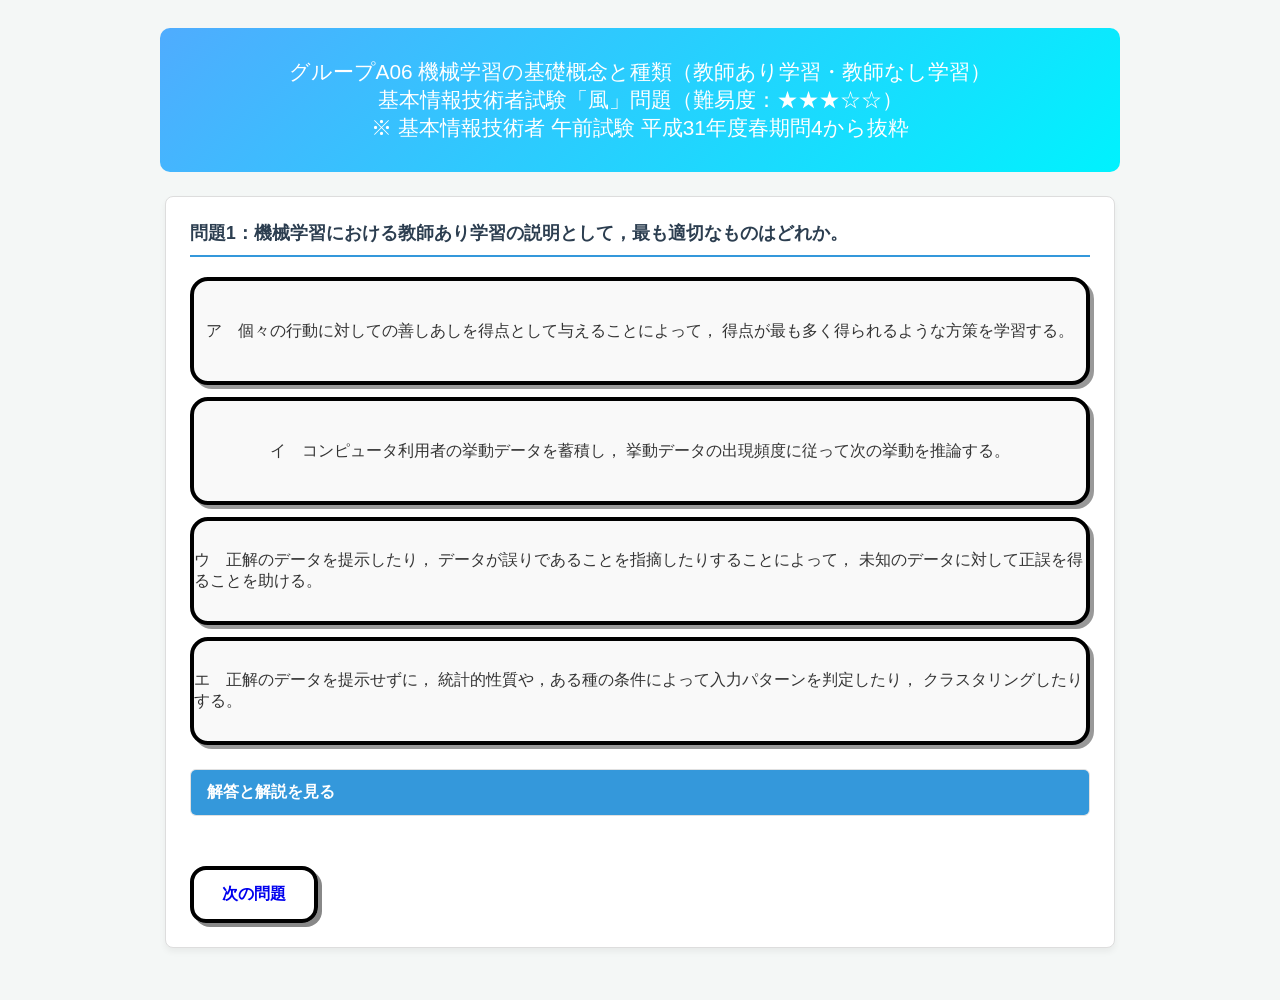
==== fe_proj/question00.html @ 484fa1c8 "問題02を完了" ====
<!doctype html>
<html lang="ja">
    <head>
        <meta charset="UTF-8" />
        <title>機械学習 4択問題</title>
        <link rel="stylesheet" href="style.css" />
    </head>

    <body>
        <header>
            グループA06 機械学習の基礎概念と種類（教師あり学習・教師なし学習）<br />
            基本情報技術者試験「風」問題（難易度：★★★☆☆）<br />
    ※ 基本情報技術者 午前試験 平成31年度春期問4から抜粋
        </header>

        <div class="quiz-container">
            <h3 class="quiz-question">
                問題1：機械学習における教師あり学習の説明として，最も適切なものはどれか。
            </h3>

            <form class="quiz-options">
                <label>
                    <input type="radio" name="q1" value="1" />
                    ア　個々の行動に対しての善しあしを得点として与えることによって，
                    得点が最も多く得られるような方策を学習する。
                </label>

                <label>
                    <input type="radio" name="q1" value="2" />
                    イ　コンピュータ利用者の挙動データを蓄積し，
                    挙動データの出現頻度に従って次の挙動を推論する。
                </label>

                <label>
                    <input type="radio" name="q1" value="3" />
                    ウ　正解のデータを提示したり，
                    データが誤りであることを指摘したりすることによって，
                    未知のデータに対して正誤を得ることを助ける。
                </label>

                <label>
                    <input type="radio" name="q1" value="4" />
                    エ　正解のデータを提示せずに，
                    統計的性質や，ある種の条件によって入力パターンを判定したり，
                    クラスタリングしたりする。
                </label>
            </form>

            <details class="quiz-answer">
                <summary>解答と解説を見る</summary>

                <div class="answer-content">
                    <p class="correct-answer">
                        <strong>正解：ウ</strong>
                    </p>

                    <p class="explanation">
                        <strong>解説：</strong><br />
                        正解は”ウ”
                        教師あり学習とは，
                        入力データとそれに対応する正解データ（ラベル）を
                        与えて学習させる機械学習の手法です。<br /><br />

                        AIは学習データから規則性を学び，
                        未知のデータに対しても予測や分類を行えるようになります。<br /><br />

                        なお，<br/>
                        アは「強化学習」の説明です。<br/>
                        イは教師なし学習の一つである協調フィルタリングの説明です。<br/>
                        エは教師なし学習の一つであるクラスタリングの説明です。<br/>
                    </p>
                </div>
            </details>
             <a href="question00_02.html" class="btn btn_next">
			  次の問題
			</a>
			</a>
        </div>
    </body>
</html>
---- fe_proj/style.css ----
/* 全体のフォント設定 */
body {
    font-family:
        "Helvetica Neue", Arial, "Hiragino Kaku Gothic ProN", "Hiragino Sans",
        Meiryo, sans-serif;
    color: #333;
    padding: 20px;
    background-color: #f4f7f6;
}

/* 問題の枠組み */
.quiz-container {
    background-color: #ffffff;
    border: 1px solid #ddd;
    border-radius: 8px;
    padding: 24px;
    max-width: 900px;
    margin: 0 auto 24px auto;
    box-shadow: 0 4px 6px rgba(0, 0, 0, 0.05);
}

/* 問題文 */
.quiz-question {
    margin-top: 0;
    font-size: 1.1rem;
    color: #2c3e50;
    border-bottom: 2px solid #3498db;
    padding-bottom: 10px;
    margin-bottom: 20px;
}

/* 選択肢のレイアウト */
.quiz-options {
    display: flex;
    flex-direction: column;
    gap: 12px; /* 選択肢同士の隙間 */
    margin-bottom: 24px;
}

/* 選択肢のラベル（クリックしやすくする） */
.quiz-options label {
/*    display: block;*/
/*    padding: 12px 16px;*/
    background-color: #f9f9f9;
/*    border: 1px solid #e0e0e0;*/
    border-radius: 6px;
    cursor: pointer;
    transition: all 0.2s ease;
    
    display: flex;
	align-items: center;
	justify-content: center;
	
	height: 100px;
	
	border: 4px solid #000;
	border-radius: 18px;
	box-shadow: 4px 4px 0 #999;

}

/* マウスを乗せた時の効果 */
.quiz-options label:hover {
    background-color: #eef5fa;
    border-color: #3498db;
    transform: translateY(2px);
}

/* ラジオボタン自体の余白調整 */
/*.quiz-options input[type="radio"] {*/
/*    margin-right: 10px;*/
/*    transform: scale(1.2);  少し大きくして押しやすく */
/*}*/

.quiz-options input[type="radio"] {
    display: none;
}

/*.quiz-options input[type="radio"]:checked + label {*/
/*    background-color: #ffe082;*/
/*}*/

.quiz-options label:has(input[type="radio"]:checked) {
    background-color: rgb(128, 255, 255);
    border-color: #00aaff;
}

/* 解答・解説の開閉部分 */
.quiz-answer {
    background-color: #fcfcfc;
    border: 1px solid #e0e0e0;
    border-radius: 6px;
    overflow: hidden;
}

/* 「解答と解説を見る」のテキスト部分 */
.quiz-answer summary {
    padding: 12px 16px;
    font-weight: bold;
    color: #ffffff;
    background-color: #3498db;
    cursor: pointer;
    list-style: none; /* デフォルトの三角形を消す（一部ブラウザ用） */
}

/* デフォルトの三角形を消す（Safari等用） */
.quiz-answer summary::-webkit-details-marker {
    display: none;
}

/* 開いたときの解説の中身 */
.answer-content {
    padding: 18px;
    border-top: 1px solid #e0e0e0;
}

.correct-answer {
    color: #e74c3c;
    font-size: 1.1rem;
    margin-top: 0;
}

.explanation {
    margin-bottom: 0;
    line-height: 1.6;
}

header, footer {
 background: linear-gradient(135deg, #4facfe, #00f2fe);

    color: rgb(255, 255, 255);
    padding: 30px;
    text-align: center;
    border-radius: 10px;
    max-width: 900px;
    margin: 0 auto 24px auto;
    
    font-family: Arial, Helvetica, sans-serif;
    font-size: 130%;
    
}

.btn {/*進む戻るボタンのクラスを設定*/
    display: inline-block;
    padding: 14px 28px;
    margin-top: 50px;

    border-radius: 16px;

    font-weight: bold;
    text-decoration: none;

    border: 4px solid #000;

    box-shadow: 4px 4px 0 #888;

    transition: 0.15s;
}

.btn:hover {/*ボタンのカーソルを合わせた感を実装*/
    transform: translateY(2px);
    box-shadow: 2px 2px 0 #666;
}

.btn-next {
    background: #4CAF50;  /* 緑 */
    color: white;
}

.btn-back {
    background: #f44336;  /* 赤 */
    color: white;
}
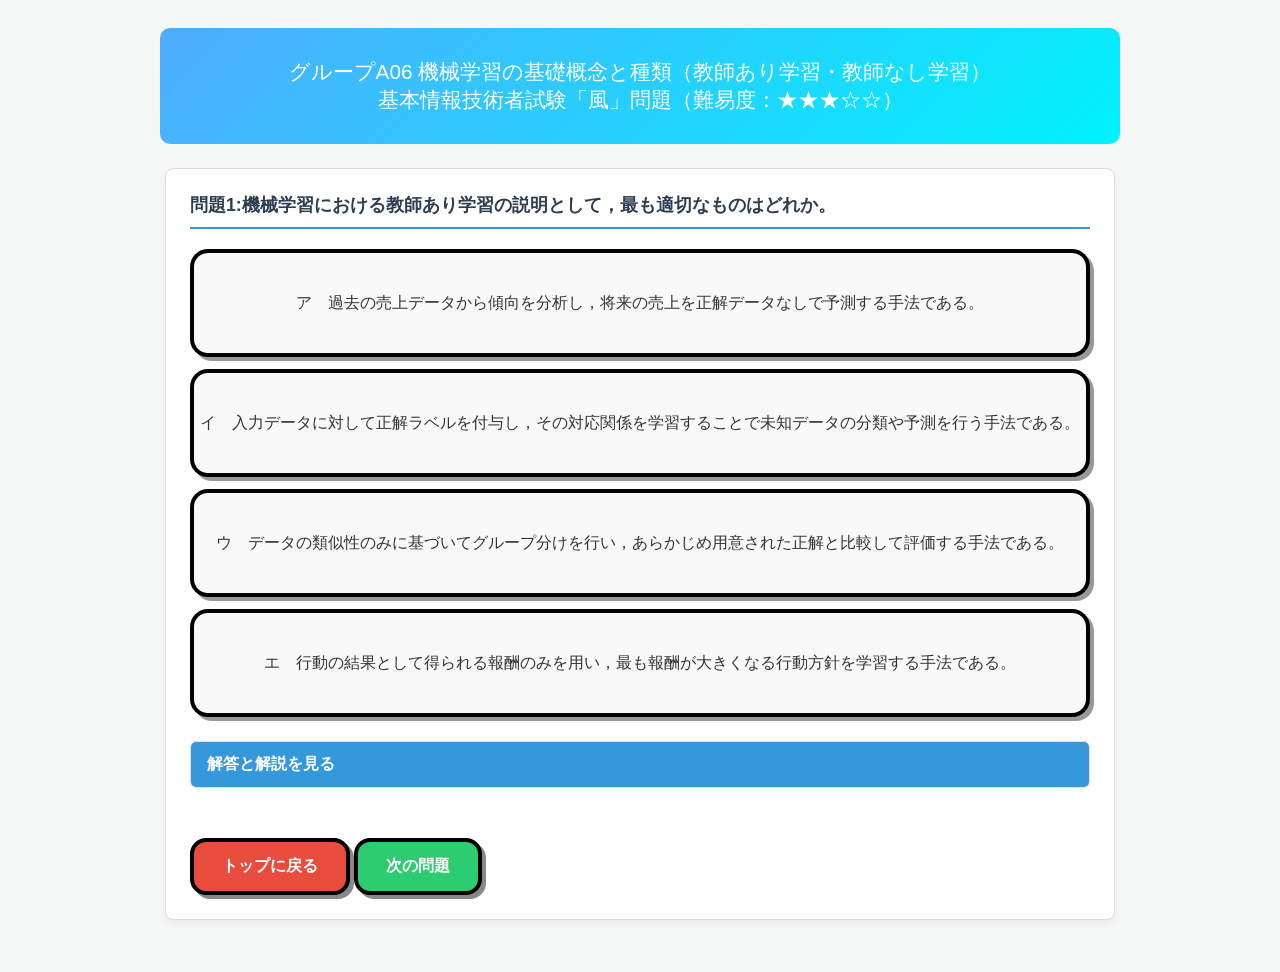
==== commit a1240e17: "push" ====
--- a/fe_proj/question00.html
+++ b/fe_proj/question00.html
@@ -10,39 +10,32 @@
         <header>
             グループA06 機械学習の基礎概念と種類（教師あり学習・教師なし学習）<br />
             基本情報技術者試験「風」問題（難易度：★★★☆☆）<br />
-    ※ 基本情報技術者 午前試験 平成31年度春期問4から抜粋
         </header>
 
         <div class="quiz-container">
             <h3 class="quiz-question">
-                問題1：機械学習における教師あり学習の説明として，最も適切なものはどれか。
+                問題1:機械学習における教師あり学習の説明として，最も適切なものはどれか。
             </h3>
 
             <form class="quiz-options">
                 <label>
                     <input type="radio" name="q1" value="1" />
-                    ア　個々の行動に対しての善しあしを得点として与えることによって，
-                    得点が最も多く得られるような方策を学習する。
+                    ア　過去の売上データから傾向を分析し，将来の売上を正解データなしで予測する手法である。
                 </label>
 
                 <label>
                     <input type="radio" name="q1" value="2" />
-                    イ　コンピュータ利用者の挙動データを蓄積し，
-                    挙動データの出現頻度に従って次の挙動を推論する。
+                    イ　入力データに対して正解ラベルを付与し，その対応関係を学習することで未知データの分類や予測を行う手法である。
                 </label>
 
                 <label>
                     <input type="radio" name="q1" value="3" />
-                    ウ　正解のデータを提示したり，
-                    データが誤りであることを指摘したりすることによって，
-                    未知のデータに対して正誤を得ることを助ける。
+                    ウ　データの類似性のみに基づいてグループ分けを行い，あらかじめ用意された正解と比較して評価する手法である。
                 </label>
 
                 <label>
                     <input type="radio" name="q1" value="4" />
-                    エ　正解のデータを提示せずに，
-                    統計的性質や，ある種の条件によって入力パターンを判定したり，
-                    クラスタリングしたりする。
+                    エ　行動の結果として得られる報酬のみを用い，最も報酬が大きくなる行動方針を学習する手法である。
                 </label>
             </form>
 
@@ -51,12 +44,12 @@
 
                 <div class="answer-content">
                     <p class="correct-answer">
-                        <strong>正解：ウ</strong>
+                        <strong>正解：イ</strong>
                     </p>
 
                     <p class="explanation">
                         <strong>解説：</strong><br />
-                        正解は”ウ”
+                        正解は　イ<br>
                         教師あり学習とは，
                         入力データとそれに対応する正解データ（ラベル）を
                         与えて学習させる機械学習の手法です。<br /><br />
@@ -65,12 +58,15 @@
                         未知のデータに対しても予測や分類を行えるようになります。<br /><br />
 
                         なお，<br/>
-                        アは「強化学習」の説明です。<br/>
-                        イは教師なし学習の一つである協調フィルタリングの説明です。<br/>
-                        エは教師なし学習の一つであるクラスタリングの説明です。<br/>
+                        アは教師なし学習の説明です。<br/>
+                        ウはクラスタリングの説明です。<br/>
+                        エは強化学習の説明です。<br/>
                     </p>
                 </div>
             </details>
+            <a href="index.html" class="btn btn_back">
+			  トップに戻る
+			</a>
              <a href="question00_02.html" class="btn btn_next">
 			  次の問題
 			</a>
--- a/fe_proj/style.css
+++ b/fe_proj/style.css
@@ -140,34 +140,68 @@
     
 }
 
-.btn {/*進む戻るボタンのクラスを設定*/
+/*.btn {進む戻るボタンのクラスを設定*/
+/*    display: inline-block;*/
+/*    padding: 14px 28px;*/
+/*    margin-top: 50px;*/
+
+/*    border-radius: 16px;*/
+
+/*    font-weight: bold;*/
+/*    text-decoration: none;*/
+
+/*    border: 4px solid #000;*/
+
+/*    box-shadow: 4px 4px 0 #888;*/
+
+/*    transition: 0.15s;*/
+/*}*/
+
+.btn_next:hover {/*ボタンのカーソルを合わせた感を実装*/
+    transform: translateY(2px);
+    box-shadow: 2px 2px 0 #666;
+}
+
+.btn_back:hover {/*ボタンのカーソルを合わせた感を実装*/
+    transform: translateY(2px);
+    box-shadow: 2px 2px 0 #666;
+}
+
+.btn_next {/*進むボタンのcss 緑色で作成しました*/
     display: inline-block;
     padding: 14px 28px;
+
+    background: #2ecc71;
+    color: white;
+
+    border: 4px solid #000;
+    border-radius: 16px;
+
+    text-decoration: none;
+    font-weight: bold;
+
+    box-shadow: 4px 4px 0 #888;
+
+    transition: 0.15s;
     margin-top: 50px;
-
+}
+
+.btn_back {/*戻るボタンのcss 赤色のボタンを作りました*/
+    display: inline-block;
+
+    padding: 14px 28px;
+
+    background: #e74c3c;
+    color: white;
+
+    border: 4px solid #000;
     border-radius: 16px;
 
+    text-decoration: none;
     font-weight: bold;
-    text-decoration: none;
-
-    border: 4px solid #000;
 
     box-shadow: 4px 4px 0 #888;
 
     transition: 0.15s;
-}
-
-.btn:hover {/*ボタンのカーソルを合わせた感を実装*/
-    transform: translateY(2px);
-    box-shadow: 2px 2px 0 #666;
-}
-
-.btn-next {
-    background: #4CAF50;  /* 緑 */
-    color: white;
-}
-
-.btn-back {
-    background: #f44336;  /* 赤 */
-    color: white;
+    margin-top: 50px;
 }
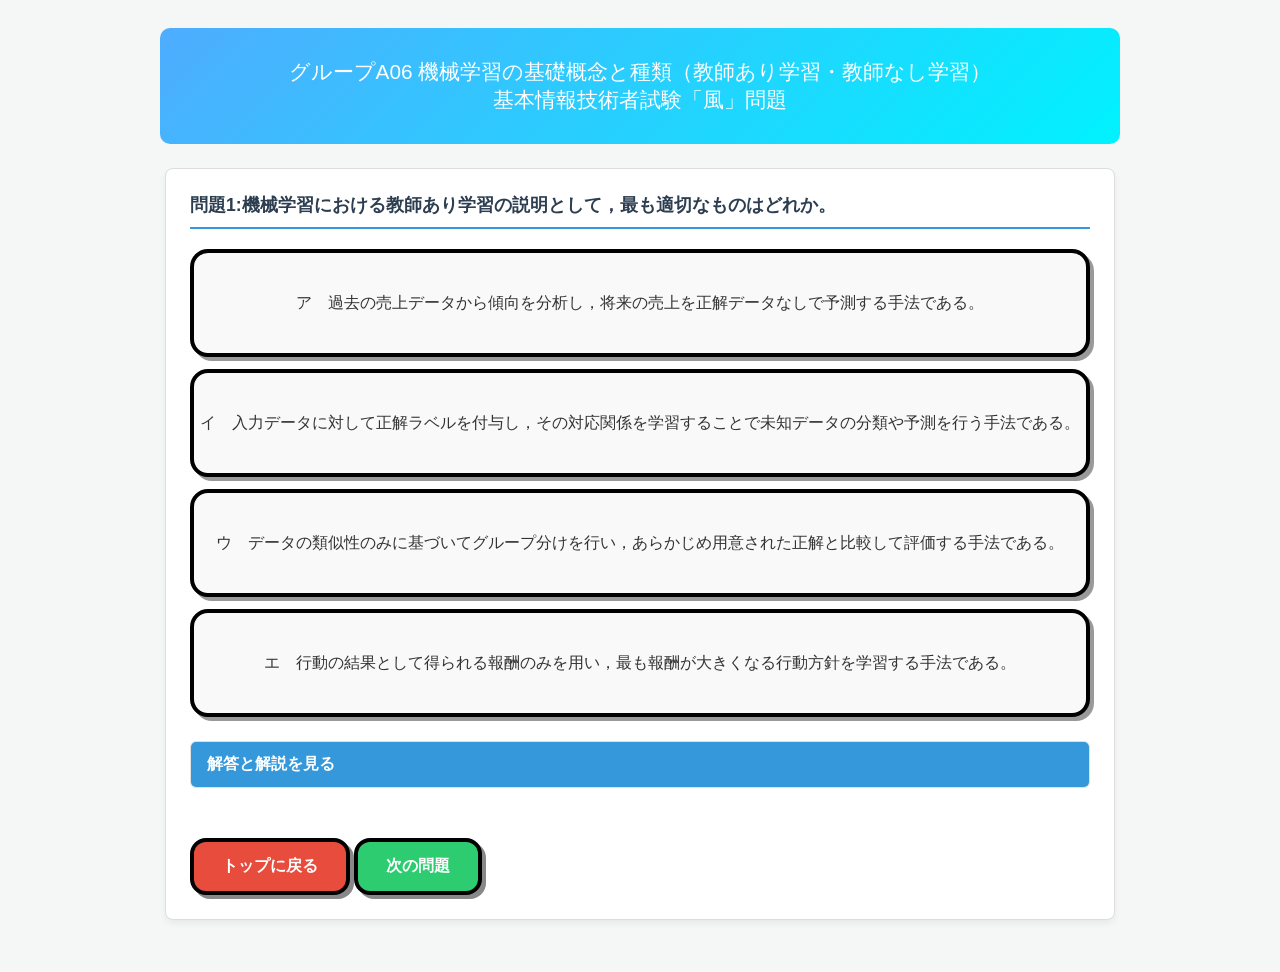
==== commit 362bbbb5: "難易度表記削除" ====
--- a/fe_proj/question00.html
+++ b/fe_proj/question00.html
@@ -9,7 +9,7 @@
     <body>
         <header>
             グループA06 機械学習の基礎概念と種類（教師あり学習・教師なし学習）<br />
-            基本情報技術者試験「風」問題（難易度：★★★☆☆）<br />
+            基本情報技術者試験「風」問題<br />
         </header>
 
         <div class="quiz-container">
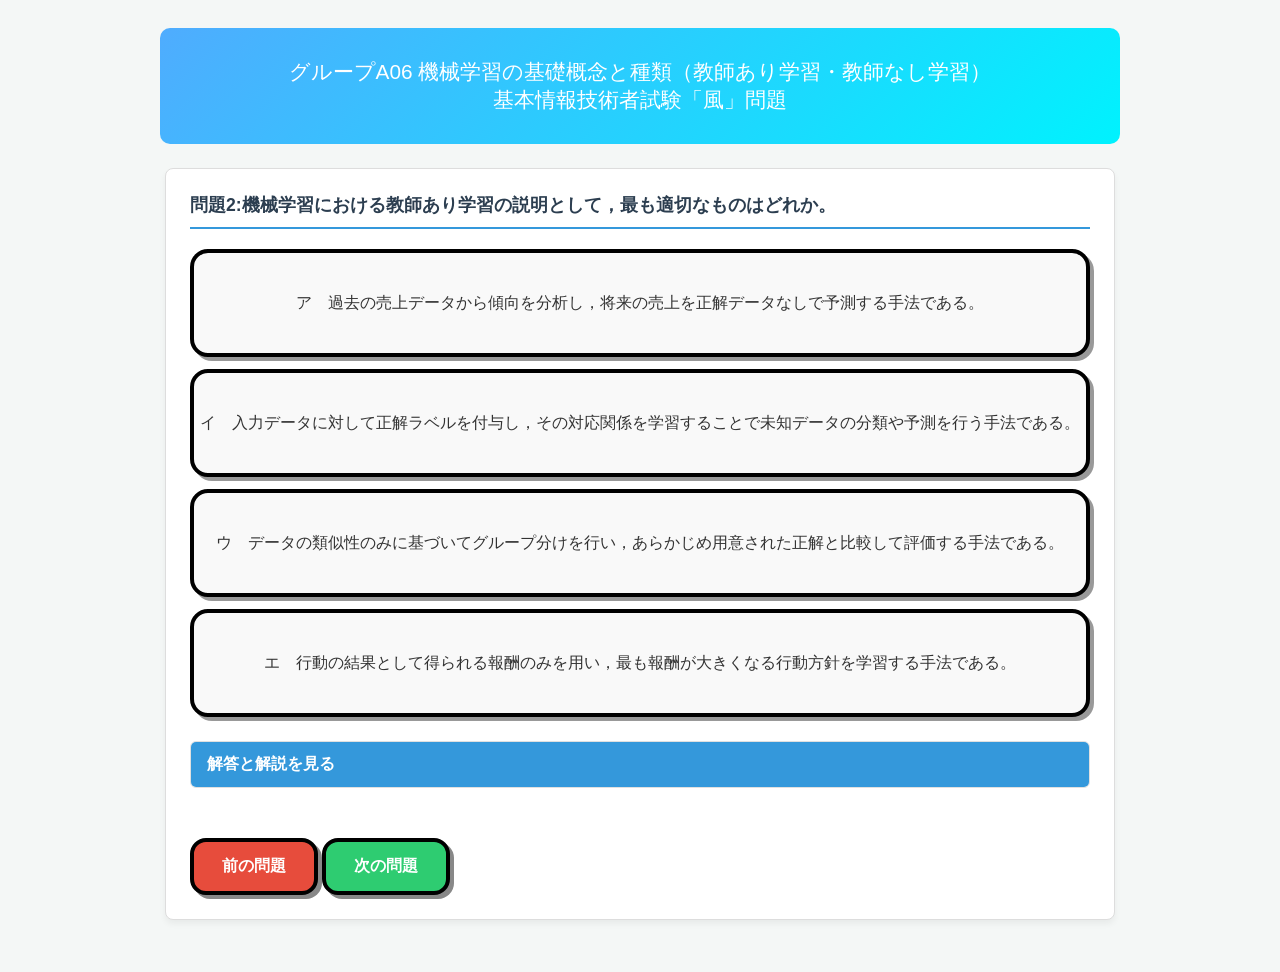
==== commit 6873f439: "問題順番修正" ====
--- a/fe_proj/question00.html
+++ b/fe_proj/question00.html
@@ -14,7 +14,7 @@
 
         <div class="quiz-container">
             <h3 class="quiz-question">
-                問題1:機械学習における教師あり学習の説明として，最も適切なものはどれか。
+                問題2:機械学習における教師あり学習の説明として，最も適切なものはどれか。
             </h3>
 
             <form class="quiz-options">
@@ -64,8 +64,8 @@
                     </p>
                 </div>
             </details>
-            <a href="index.html" class="btn btn_back">
-			  トップに戻る
+            <a href="question00_04.html" class="btn btn_back">
+			  前の問題
 			</a>
              <a href="question00_02.html" class="btn btn_next">
 			  次の問題
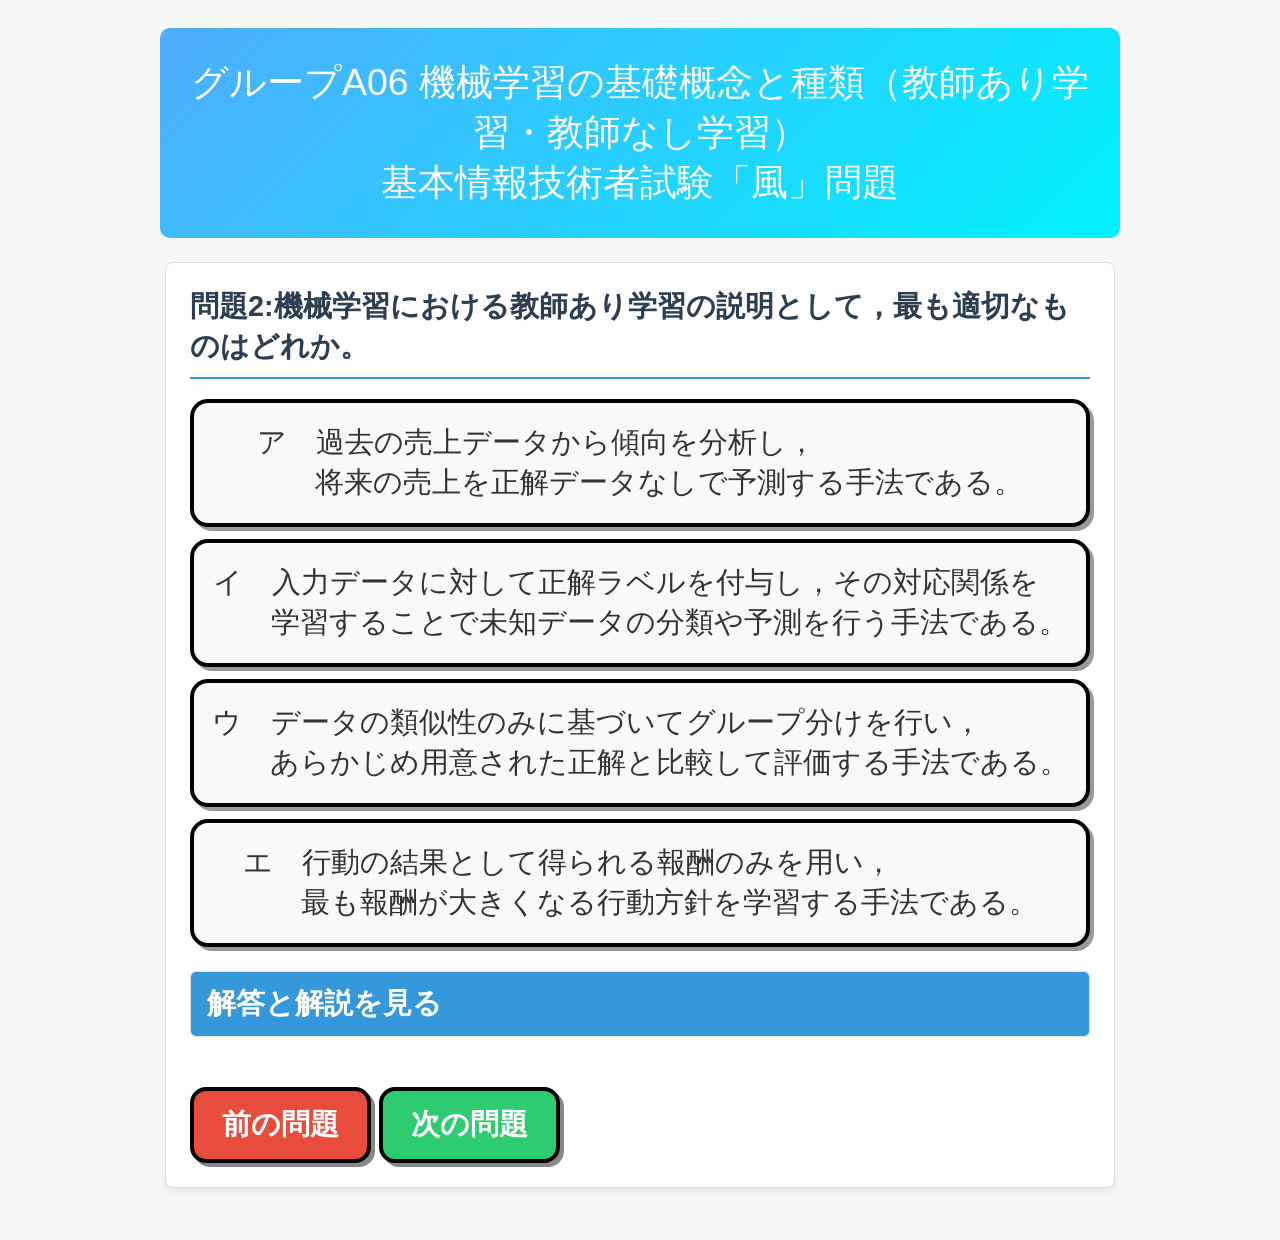
==== commit 77b55054: "文字幅修正" ====
--- a/fe_proj/question00.html
+++ b/fe_proj/question00.html
@@ -20,22 +20,22 @@
             <form class="quiz-options">
                 <label>
                     <input type="radio" name="q1" value="1" />
-                    ア　過去の売上データから傾向を分析し，将来の売上を正解データなしで予測する手法である。
+                    ア　過去の売上データから傾向を分析し，<br>　　将来の売上を正解データなしで予測する手法である。
                 </label>
 
                 <label>
                     <input type="radio" name="q1" value="2" />
-                    イ　入力データに対して正解ラベルを付与し，その対応関係を学習することで未知データの分類や予測を行う手法である。
+                    イ　入力データに対して正解ラベルを付与し，その対応関係を<br>　　学習することで未知データの分類や予測を行う手法である。
                 </label>
 
                 <label>
                     <input type="radio" name="q1" value="3" />
-                    ウ　データの類似性のみに基づいてグループ分けを行い，あらかじめ用意された正解と比較して評価する手法である。
+                    ウ　データの類似性のみに基づいてグループ分けを行い，<br>　　あらかじめ用意された正解と比較して評価する手法である。
                 </label>
 
                 <label>
                     <input type="radio" name="q1" value="4" />
-                    エ　行動の結果として得られる報酬のみを用い，最も報酬が大きくなる行動方針を学習する手法である。
+                    エ　行動の結果として得られる報酬のみを用い，<br>　　最も報酬が大きくなる行動方針を学習する手法である。
                 </label>
             </form>
 
@@ -64,7 +64,7 @@
                     </p>
                 </div>
             </details>
-            <a href="question00_04.html" class="btn btn_back">
+            <a href="question00_03.html" class="btn btn_back">
 			  前の問題
 			</a>
              <a href="question00_02.html" class="btn btn_next">
--- a/fe_proj/style.css
+++ b/fe_proj/style.css
@@ -6,6 +6,7 @@
     color: #333;
     padding: 20px;
     background-color: #f4f7f6;
+    font-size: 1.8rem;
 }
 
 /* 問題の枠組み */
@@ -27,6 +28,7 @@
     border-bottom: 2px solid #3498db;
     padding-bottom: 10px;
     margin-bottom: 20px;
+    font-size: 1.8rem;
 }
 
 /* 選択肢のレイアウト */
@@ -56,6 +58,8 @@
 	border: 4px solid #000;
 	border-radius: 18px;
 	box-shadow: 4px 4px 0 #999;
+	font-size: 1.8rem;
+	padding: 10px
 
 }
 
@@ -115,9 +119,19 @@
 }
 
 .correct-answer {
-    color: #e74c3c;
-    font-size: 1.1rem;
-    margin-top: 0;
+color: #e74c3c;	/*色を赤に*/
+font-size: 2.3rem;	/*文字を少し大きく */
+font-weight: 700;	/*文字を太く */
+font-family: "Inter", "Noto Sans JP", sans-serif;
+letter-spacing: 0.02em;	/*文字の間隔を設定 */
+margin-top: 0;	/*余白を無くす */
+
+/* 枠線追加 */
+border: 2px solid #e74c3c;	/*枠線の色と太さ */
+border-radius: 8px;	/*枠線の角を丸くする */
+padding: 12px;		/*枠線の間に余白 */
+display: inline-block;	
+    
 }
 
 .explanation {
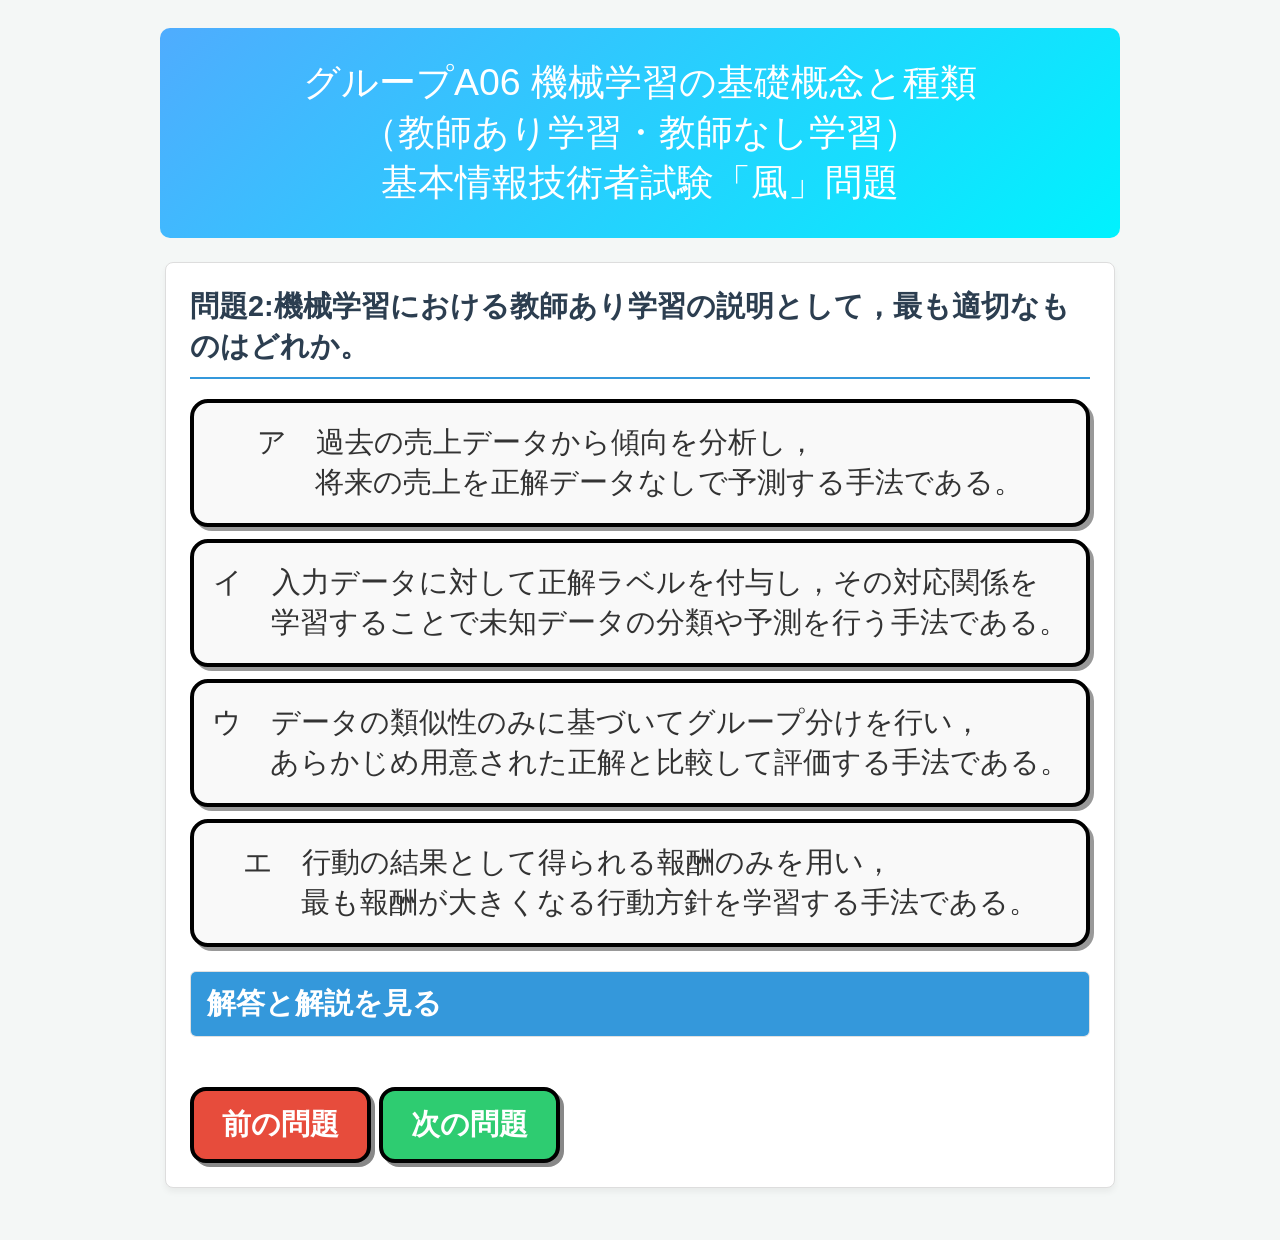
==== commit 4e55444c: "改行完了" ====
--- a/fe_proj/question00.html
+++ b/fe_proj/question00.html
@@ -7,10 +7,10 @@
     </head>
 
     <body>
-        <header>
-            グループA06 機械学習の基礎概念と種類（教師あり学習・教師なし学習）<br />
-            基本情報技術者試験「風」問題<br />
-        </header>
+         <header>
+	グループA06 機械学習の基礎概念と種類<br>（教師あり学習・教師なし学習）<br>
+	基本情報技術者試験「風」問題
+    </header>
 
         <div class="quiz-container">
             <h3 class="quiz-question">
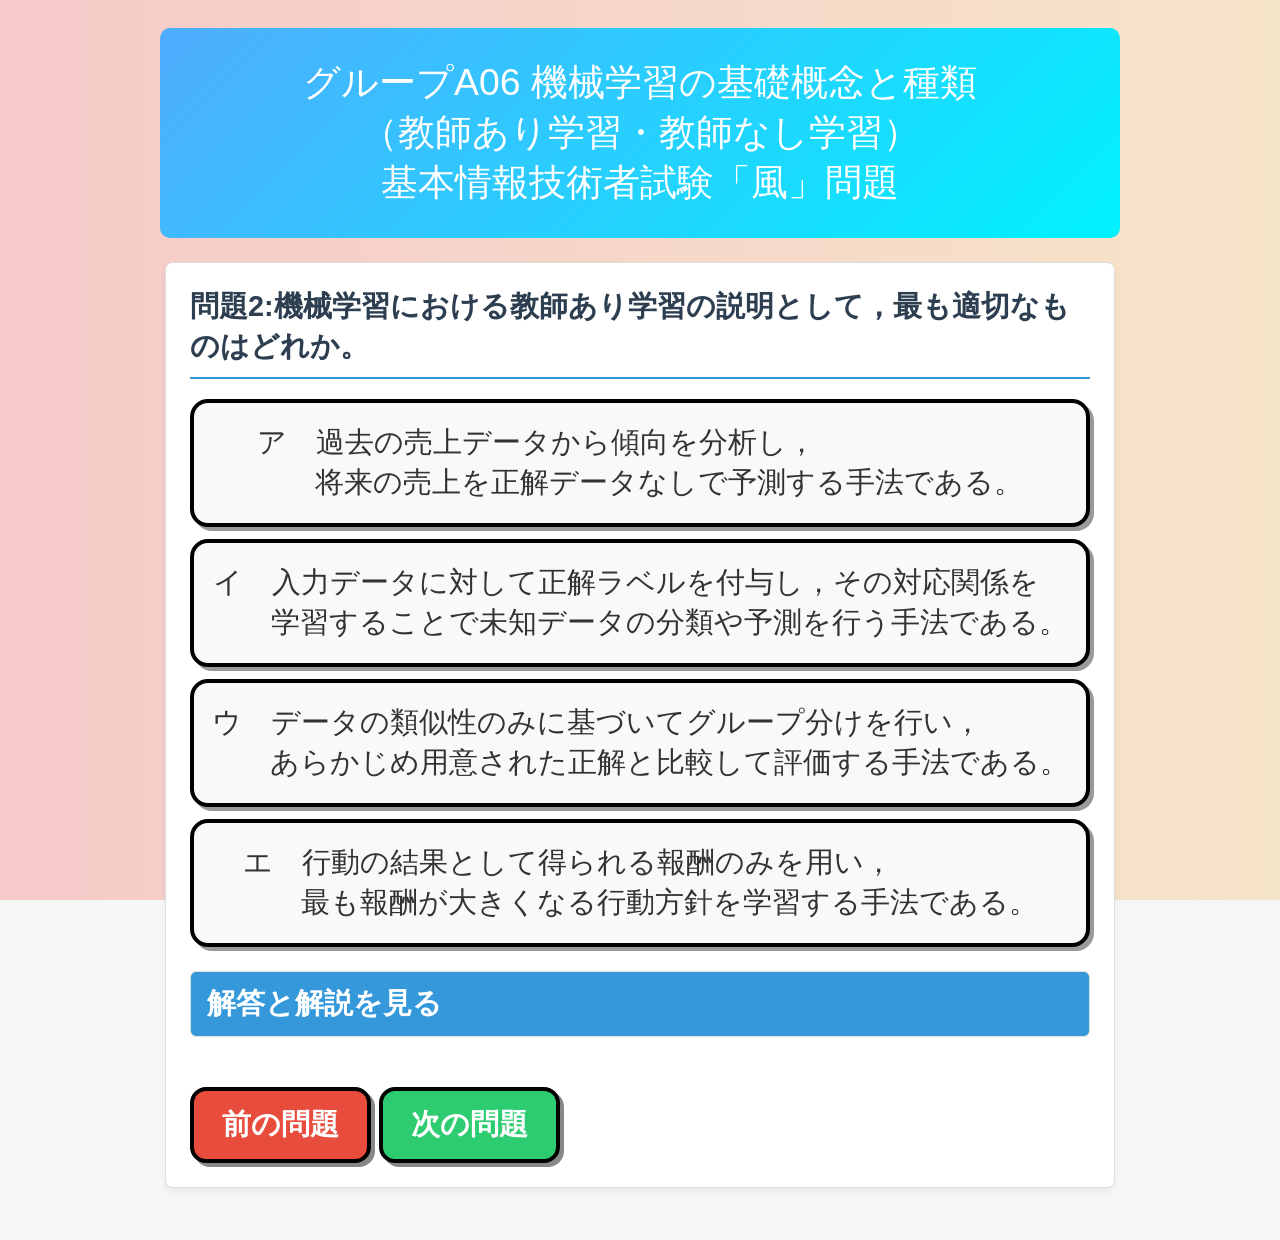
==== commit ec6d8082: "正解追加" ====
--- a/fe_proj/question00.html
+++ b/fe_proj/question00.html
@@ -44,7 +44,7 @@
 
                 <div class="answer-content">
                     <p class="correct-answer">
-                        <strong>正解：イ</strong>
+                        <strong>正解：イ　入力データに対して正解ラベルを<br>付与し，その対応関係を学習することで<br>未知データの分類や予測を行う手法である。</strong>
                     </p>
 
                     <p class="explanation">
--- a/fe_proj/style.css
+++ b/fe_proj/style.css
@@ -7,6 +7,48 @@
     padding: 20px;
     background-color: #f4f7f6;
     font-size: 1.8rem;
+
+    position: relative;
+    z-index: 0;
+}
+
+/* 虹レイヤー */
+body::before {
+    content: "";
+    position: fixed;
+    top: 0;
+    left: 0;
+    width: 100%;
+    height: 100%;
+
+    background: linear-gradient(
+        90deg,
+        red,
+        orange,
+        yellow,
+        green,
+        cyan,
+        blue,
+        violet,
+        red
+    );
+
+    background-size: 800% 800%;
+    animation: rainbow 20s linear infinite alternate;
+
+    opacity: 0.18; /* ←薄くしてベース色を活かす */
+    pointer-events: none;
+    z-index: -1;
+}
+
+/* アニメーション */
+@keyframes rainbow {
+    0% {
+        background-position: 0% 50%;
+    }
+    100% {
+        background-position: 100% 50%;
+    }
 }
 
 /* 問題の枠組み */
@@ -218,4 +260,10 @@
 
     transition: 0.15s;
     margin-top: 50px;
-}+}
+/* ボタン中央配置 */
+.center-button {
+    display: flex;
+    justify-content: center;
+    margin-top: 50px;
+}
